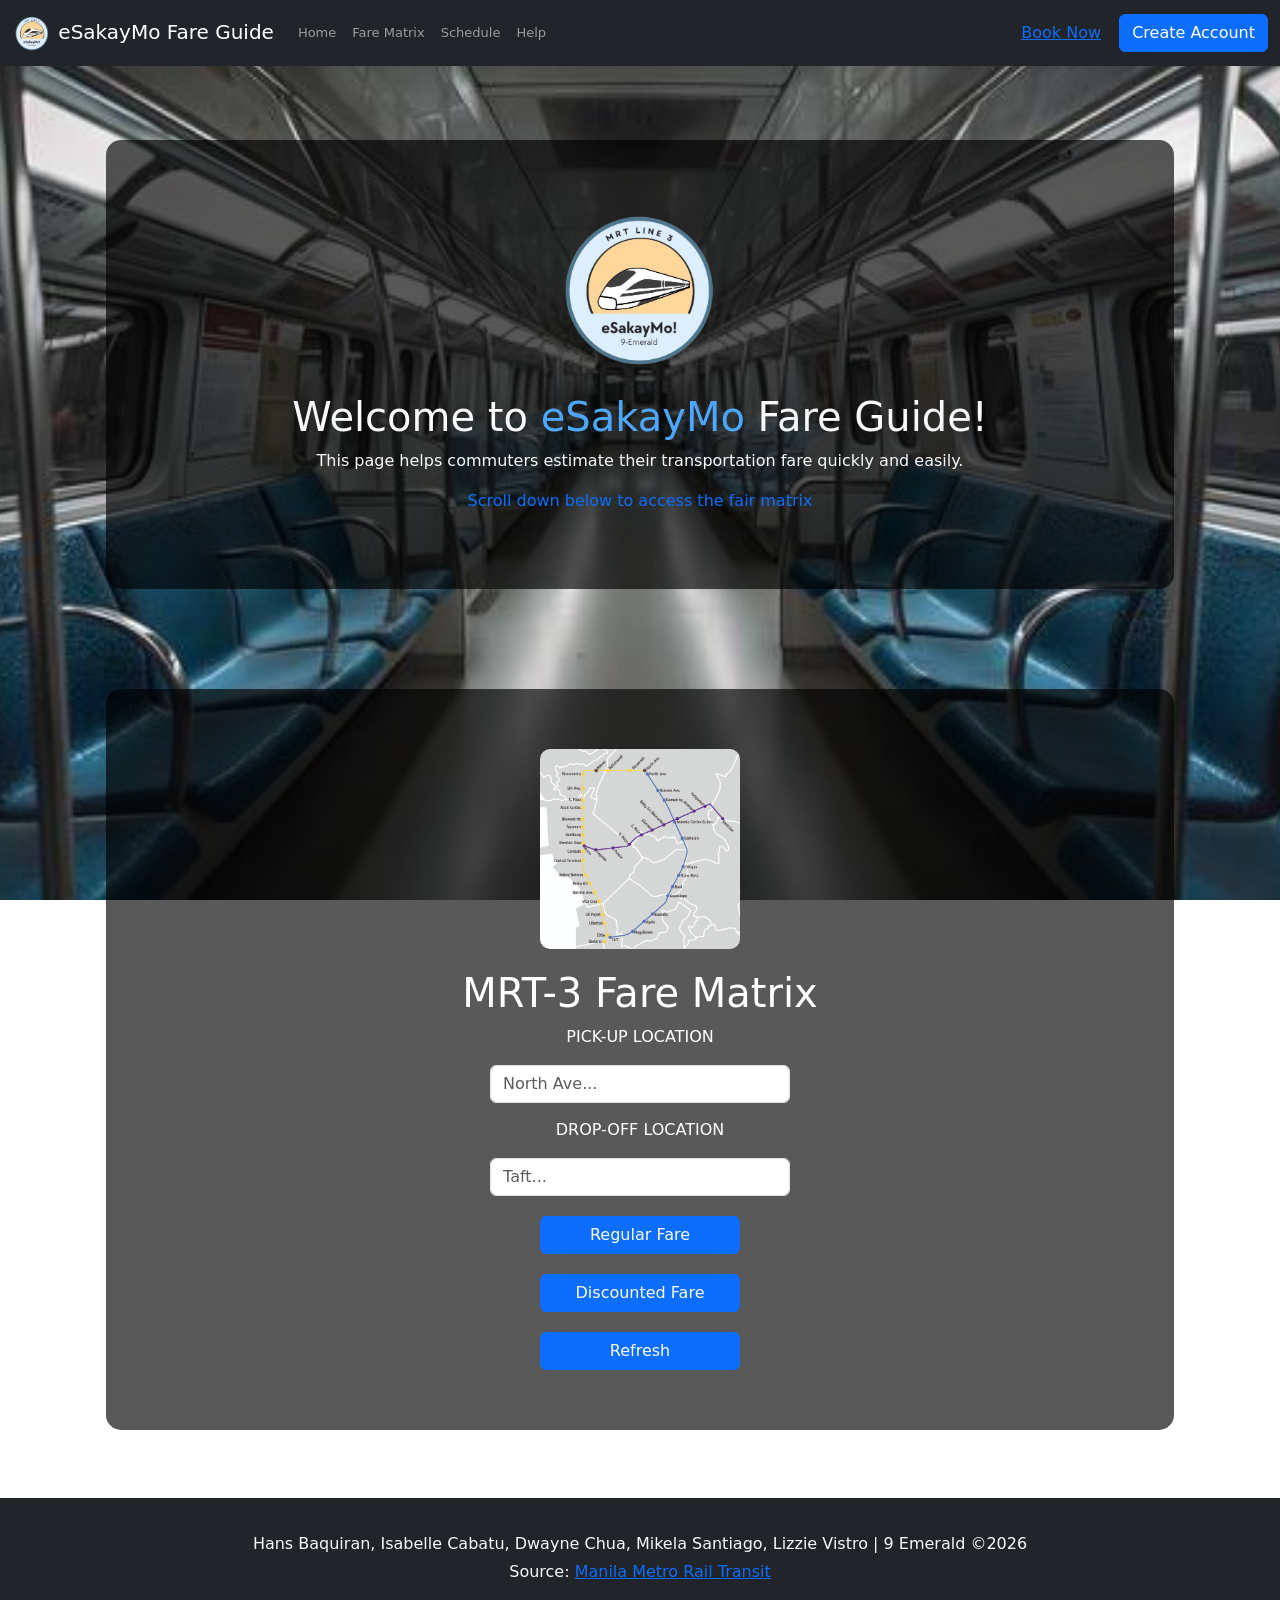
==== index.html @ 57a8f2f5 "index.html" ====
<!DOCTYPE html>
<html lang="en">
<head>
    <meta charset="UTF-8">
    <meta name="viewport" content="width=device-width, initial-scale=1.0">
    <title>Q3 ICT Project-Fare Matrix</title>
    <link rel="stylesheet" href="styles.css">

    <!-- GOOGLE FONTS -->
    <link rel="preconnect" href="https://fonts.googleapis.com">
    <link rel="preconnect" href="https://fonts.gstatic.com" crossorigin>
    <link href="https://fonts.googleapis.com/css2?family=Caprasimo&family=Epunda+Slab:ital,wght@0,300..900;1,300..900&family=Josefin+Sans:ital,wght@0,100..700;1,100..700&display=swap" rel="stylesheet">

    <!--BOOTSTRAP-->
    <link href="https://cdn.jsdelivr.net/npm/bootstrap@5.3.8/dist/css/bootstrap.min.css" rel="stylesheet" integrity="sha384-sRIl4kxILFvY47J16cr9ZwB07vP4J8+LH7qKQnuqkuIAvNWLzeN8tE5YBujZqJLB" crossorigin="anonymous">
    <script src="https://cdn.jsdelivr.net/npm/bootstrap@5.3.8/dist/js/bootstrap.bundle.min.js" integrity="sha384-FKyoEForCGlyvwx9Hj09JcYn3nv7wiPVlz7YYwJrWVcXK/BmnVDxM+D2scQbITxI" crossorigin="anonymous"></script>
    
    </head>
    <body>
    
    <!-- NAVBAR -->
<nav class="navbar fixed-top navbar-expand-lg navbar-dark bg-dark" id="nav-bar">
    <div class="container-fluid">

        <!--LEFT SIDE-->
        <a class="navbar-brand" href="#">
            <img src="LOGO.png" width="40" height="40"> eSakayMo Fare Guide
        </a>
        <div class="collapse navbar-collapse" id="navbarNav">
            <ul class="navbar-nav">
                <li class="nav-item">
                    <a class="nav-link" href="#home">Home</a>
                </li>
                <li class="nav-item">
                    <a class="nav-link" href="index.html#fareMatrix">Fare Matrix</a>
                </li>
                <li class="nav-item">
                    <a class="nav-link" href="#">Schedule</a>
                </li>
                <li class="nav-item">
                    <a class="nav-link" href="#">Help</a>
                </li>
            </ul>
        </div>

        <!--RIGHT SIDE-->
        <div class="ms-auto">
            <button type="button" class="btn btn-link">Book Now</button>
            <a href="registration.html" target="_self" class="btn btn-primary">Create Account</a>
        </div>
    </div> 
</nav>
    <!-- END OF NAV -->

    <!-- HOME PAGE -->
<section id="home" class="container-fluid text-center text-light">
    <div style="background-color:rgba(0,0,0,0.65); padding:60px; border-radius:15px; width:85%; margin: auto;">
        <img src="LOGO.png" width="180">
        <h1 class="mt-3">
            Welcome to <span style="color:#4DA6FF;">eSakayMo</span> Fare Guide!
        </h1>
        <p>This page helps commuters estimate their transportation fare quickly and easily.</p>
        <p><span class="text-primary"> Scroll down below to access the fair matrix </span></p>
    </div>
</section>
    <!-- END HOME PAGE -->

    <!--START OF FARE MATRIX -->
<main class="container-fluid" id="fareMatrix">
    <div style="background-color:rgba(0,0,0,0.65); padding:60px; border-radius:15px; width:85%; margin:auto; color:white; display:flex; flex-direction:column; align-items:center;">
    <img src="mrtmap.jpg" width="200" style="border-radius:10px; margin-bottom:20px;">

        <h1>MRT-3 Fare Matrix</h1>

        <p>PICK-UP LOCATION</p>
        <input type="text" id="PICKUP" class="form-control mx-auto" placeholder="North Ave..." style="max-width:300px; margin-bottom:15px;">

        <p>DROP-OFF LOCATION</p>
        <input type="text" id="DROPOFF" class="form-control mx-auto" placeholder="Taft..." style="max-width:300px; margin-bottom:20px;">

        <div style="display:flex; flex-direction:column; align-items:center; gap:10px; width:100%; max-width:200px;">
            <button class="btn btn-primary w-100" onclick="buttonFare()">Regular Fare</button>
            <div id="RegularFare"></div>

            <button class="btn btn-primary w-100" onclick="buttonDiscount()">Discounted Fare</button> 
            <div id="DiscountFare"></div>

            <button class="btn btn-primary w-100" onclick="window.location.reload()">Refresh</button>
        </div>
    </div>
</main>
<!-- END OF FARE MATRIX -->

    <!-- FOOTER -->
    <footer class="bg-dark text-light mt-5" id="footer">
        <div class="container py-4 text-center">
            <p class="mb-1">Hans Baquiran, Isabelle Cabatu, Dwayne Chua, Mikela Santiago, Lizzie Vistro | 9 Emerald &copy;2026</p>
            <p class="mb-1">Source: <a href="https://www.metrolinemap.com/metro/manila/" target="_blank">Manila Metro Rail Transit</a></p>
        </div>
    </footer>
        
    <script src="proj.js">
    </script>
</body>
</html>
---- styles.css ----
html, body {
  height: 100%;
  margin: 0;
  font-family: Gill Sans, sans-serif;
  scroll-padding-top: 70px;
}

body {
  display: flex;
  flex-direction: column;
  min-height: 100vh;
  background-image: url("mrt.jpg");
  background-size: cover;
  background-position: center;
  background-attachment: fixed;
  background-repeat: no-repeat;
  padding-top: 60px;
  box-sizing: border-box;
}

main {
  flex: 1;
  padding: 20px 0;
}

.container.bg-info {
    text-align: center;
    background-color: rgba(13, 202, 240, 0.1) !important; 
    backdrop-filter: blur(8px);
}

#footer {
  background-color: rgba(0,0,0,0.6);
  width: 100%;
  padding: 10px 0;
  text-align: center;
  margin-top: 10px;
}

#createAccountBtn {
  display: flex;
  justify-content: flex-end;
}

.navbar-nav .nav-link {
  font-size: small;
}

.overlay {
    height: 100%;
    width: 100%;
    display: flex;
    align-items: center;
    justify-content: center;
}

.form-container {
    background: rgb(173, 209, 219);
    padding: 30px;
    border-radius: 10px;
    max-width: 800px;
    width: 100%;
    box-shadow: 0 4px 15px rgba(0,0,0,0.3)
}

.profile-section {
    display: flex;
    flex-direction: column;
    align-items: center;
    justify-content: center;
    margin: 20px auto;
}

.ProfileImg {
    object-fit: cover;
    width: 150px;
    height: 150px;
    margin-bottom: 15px;
}

.ChoosingProfile {
    text-align: center;
}

h2 {
    font-family: Impact, sans-serif;
    text-align: center;
}

#home {
  padding-top: 80px;
  padding-bottom: 80px;
}
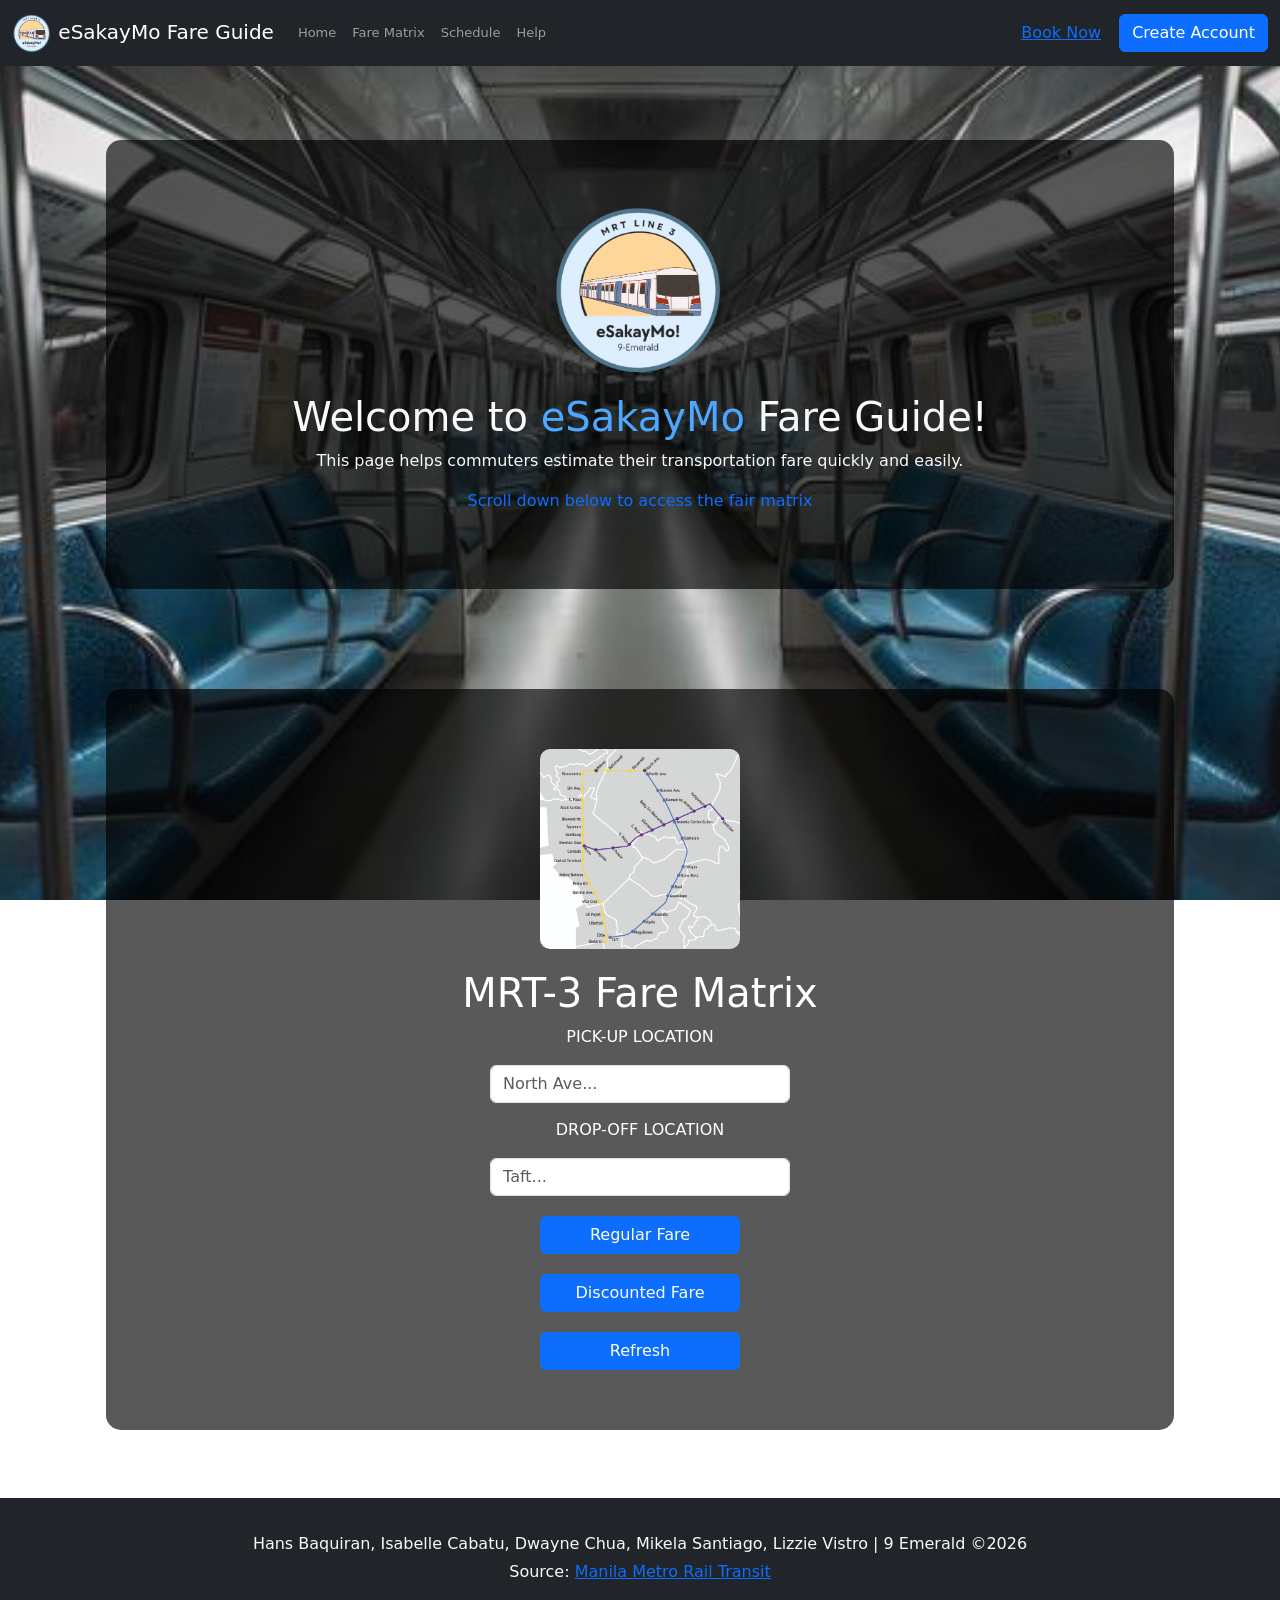
==== commit b2ea7cc9: "index.html" ====
--- a/index.html
+++ b/index.html
@@ -169,3 +169,4 @@
 
 
 
+
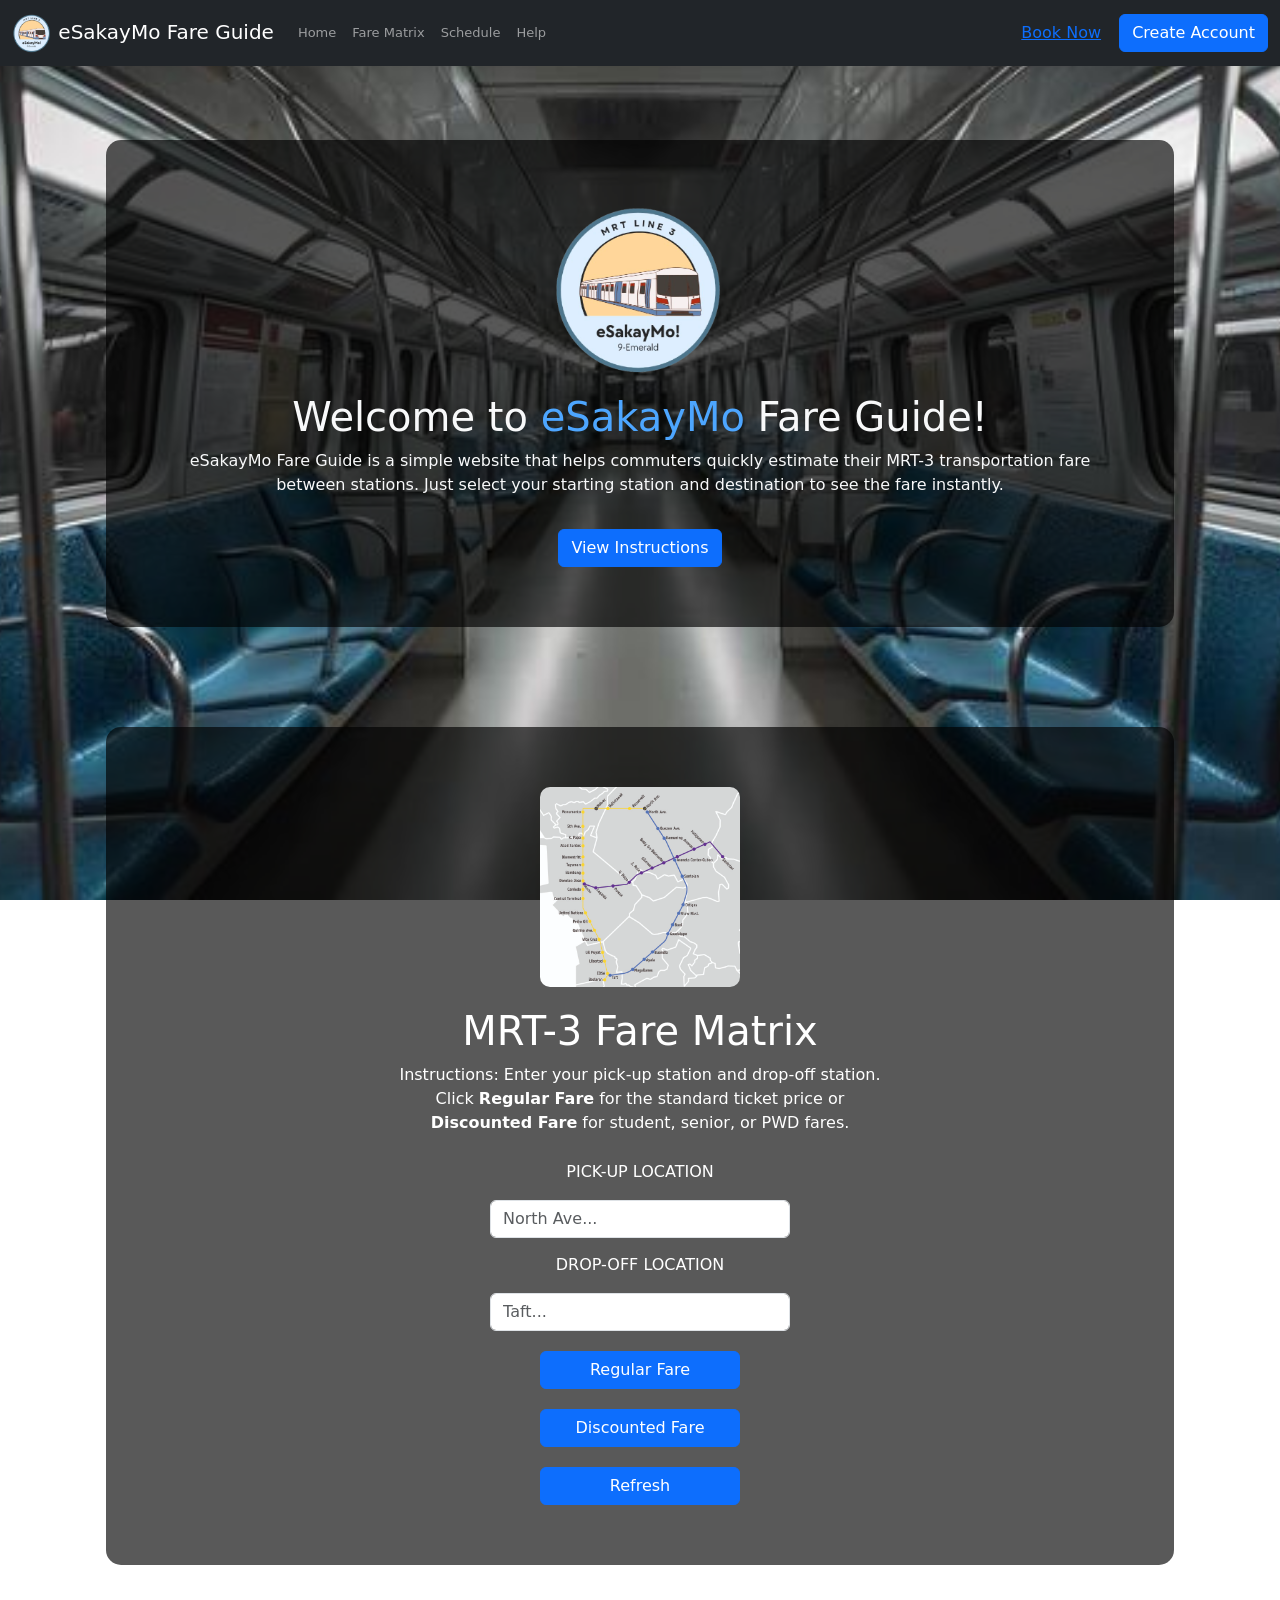
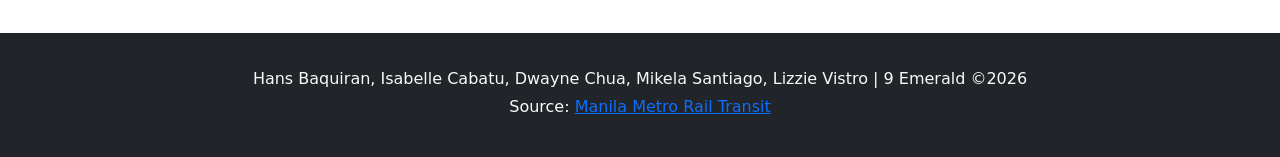
==== commit 927d0e02: "index.html" ====
--- a/index.html
+++ b/index.html
@@ -24,7 +24,7 @@
 
         <!--LEFT SIDE-->
         <a class="navbar-brand" href="#">
-            <img src="LOGO.png" width="40" height="40"> eSakayMo Fare Guide
+            <img src="logomrt.jpg" width="40" height="40"> eSakayMo Fare Guide
         </a>
         <div class="collapse navbar-collapse" id="navbarNav">
             <ul class="navbar-nav">
@@ -55,12 +55,16 @@
     <!-- HOME PAGE -->
 <section id="home" class="container-fluid text-center text-light">
     <div style="background-color:rgba(0,0,0,0.65); padding:60px; border-radius:15px; width:85%; margin: auto;">
-        <img src="LOGO.png" width="180">
+        <img src="logomrt.jpg" width="180">
         <h1 class="mt-3">
             Welcome to <span style="color:#4DA6FF;">eSakayMo</span> Fare Guide!
         </h1>
-        <p>This page helps commuters estimate their transportation fare quickly and easily.</p>
-        <p><span class="text-primary"> Scroll down below to access the fair matrix </span></p>
+        <p>eSakayMo Fare Guide is a simple website that helps commuters quickly estimate their MRT-3 transportation fare between stations. 
+            Just select your starting station and destination to see the fare instantly.</p>
+<button class="btn btn-primary mt-3" onclick="document.getElementById('fareMatrix').scrollIntoView({behavior: 'smooth'});">
+    View Instructions
+</button>
+        
     </div>
 </section>
     <!-- END HOME PAGE -->
@@ -71,6 +75,11 @@
     <img src="mrtmap.jpg" width="200" style="border-radius:10px; margin-bottom:20px;">
 
         <h1>MRT-3 Fare Matrix</h1>
+
+            <p style="max-width:500px; text-align:center; margin-bottom:25px;">Instructions: Enter your pick-up station and drop-off station. 
+            Click <b>Regular Fare</b> for the standard ticket price or 
+            <b>Discounted Fare</b> for student, senior, or PWD fares.
+            </p>
 
         <p>PICK-UP LOCATION</p>
         <input type="text" id="PICKUP" class="form-control mx-auto" placeholder="North Ave..." style="max-width:300px; margin-bottom:15px;">
@@ -170,3 +179,6 @@
 
 
 
+
+
+
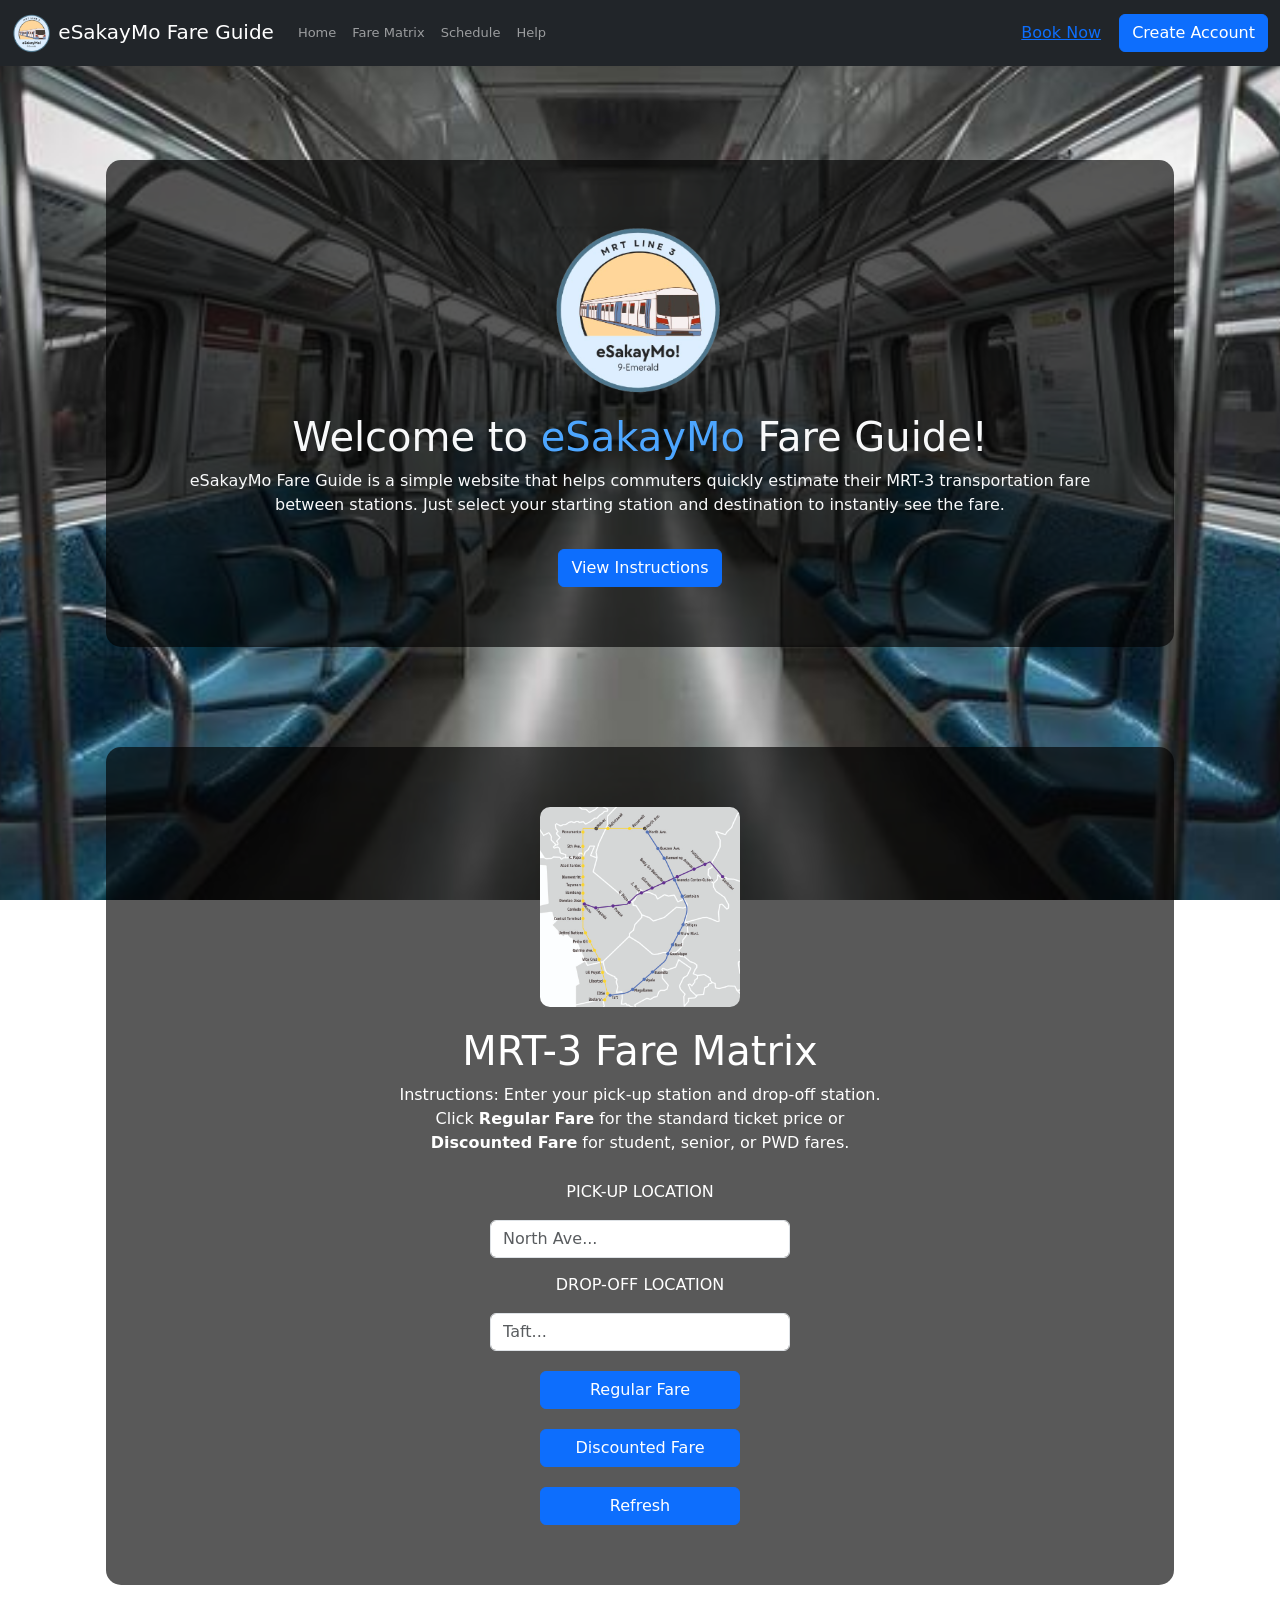
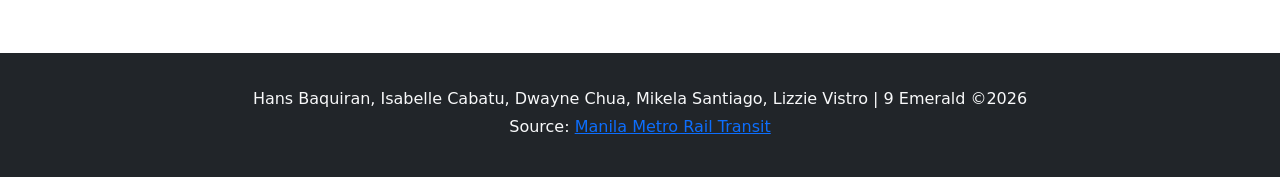
==== commit 8d2d75ad: "Update index.html" ====
--- a/index.html
+++ b/index.html
@@ -15,13 +15,13 @@
     <link href="https://cdn.jsdelivr.net/npm/bootstrap@5.3.8/dist/css/bootstrap.min.css" rel="stylesheet" integrity="sha384-sRIl4kxILFvY47J16cr9ZwB07vP4J8+LH7qKQnuqkuIAvNWLzeN8tE5YBujZqJLB" crossorigin="anonymous">
     <script src="https://cdn.jsdelivr.net/npm/bootstrap@5.3.8/dist/js/bootstrap.bundle.min.js" integrity="sha384-FKyoEForCGlyvwx9Hj09JcYn3nv7wiPVlz7YYwJrWVcXK/BmnVDxM+D2scQbITxI" crossorigin="anonymous"></script>
     
-    </head>
-    <body>
+</head>
+<body>
     
-    <!-- NAVBAR -->
+<!-- NAVBAR START -->
 <nav class="navbar fixed-top navbar-expand-lg navbar-dark bg-dark" id="nav-bar">
     <div class="container-fluid">
-
+		
         <!--LEFT SIDE-->
         <a class="navbar-brand" href="#">
             <img src="logomrt.jpg" width="40" height="40"> eSakayMo Fare Guide
@@ -42,7 +42,7 @@
                 </li>
             </ul>
         </div>
-
+		
         <!--RIGHT SIDE-->
         <div class="ms-auto">
             <button type="button" class="btn btn-link">Book Now</button>
@@ -50,44 +50,42 @@
         </div>
     </div> 
 </nav>
-    <!-- END OF NAV -->
+<!-- NAVBAR END -->
 
-    <!-- HOME PAGE -->
+<!-- HOME PAGE START -->
 <section id="home" class="container-fluid text-center text-light">
-    <div style="background-color:rgba(0,0,0,0.65); padding:60px; border-radius:15px; width:85%; margin: auto;">
+    <div style="background-color:rgba(0,0,0,0.65); padding: 60px; border-radius: 15px; width: 85%; margin: auto;">
         <img src="logomrt.jpg" width="180">
         <h1 class="mt-3">
             Welcome to <span style="color:#4DA6FF;">eSakayMo</span> Fare Guide!
         </h1>
         <p>eSakayMo Fare Guide is a simple website that helps commuters quickly estimate their MRT-3 transportation fare between stations. 
-            Just select your starting station and destination to see the fare instantly.</p>
-<button class="btn btn-primary mt-3" onclick="document.getElementById('fareMatrix').scrollIntoView({behavior: 'smooth'});">
-    View Instructions
-</button>
-        
+            Just select your starting station and destination to instantly see the fare.</p>
+		
+		<button class="btn btn-primary mt-3" onclick="document.getElementById('fareMatrix').scrollIntoView({behavior: 'smooth'});">
+		    View Instructions
+		</button>
     </div>
 </section>
-    <!-- END HOME PAGE -->
+<!-- HOME PAGE END -->
 
-    <!--START OF FARE MATRIX -->
+<!-- FARE MATRIX START -->
 <main class="container-fluid" id="fareMatrix">
-    <div style="background-color:rgba(0,0,0,0.65); padding:60px; border-radius:15px; width:85%; margin:auto; color:white; display:flex; flex-direction:column; align-items:center;">
-    <img src="mrtmap.jpg" width="200" style="border-radius:10px; margin-bottom:20px;">
-
-        <h1>MRT-3 Fare Matrix</h1>
-
-            <p style="max-width:500px; text-align:center; margin-bottom:25px;">Instructions: Enter your pick-up station and drop-off station. 
-            Click <b>Regular Fare</b> for the standard ticket price or 
-            <b>Discounted Fare</b> for student, senior, or PWD fares.
-            </p>
-
+    <div style="background-color: rgba(0,0,0,0.65); padding: 60px; border-radius: 15px; width: 85%; margin: auto; color: white; display: flex; flex-direction: column; align-items: center;">
+    <img src="mrtmap.jpg" width="200" style="border-radius: 10px; margin-bottom: 20px;">
+	<h1>MRT-3 Fare Matrix</h1>
+	<p style="max-width: 500px; text-align: center; margin-bottom: 25px;">Instructions: Enter your pick-up station and drop-off station. 
+	Click <b>Regular Fare</b> for the standard ticket price or 
+	<b>Discounted Fare</b> for student, senior, or PWD fares.
+	</p>
+		
         <p>PICK-UP LOCATION</p>
-        <input type="text" id="PICKUP" class="form-control mx-auto" placeholder="North Ave..." style="max-width:300px; margin-bottom:15px;">
+        <input type="text" id="PICKUP" class="form-control mx-auto" placeholder="North Ave..." style="max-width: 300px; margin-bottom: 15px;">
 
         <p>DROP-OFF LOCATION</p>
-        <input type="text" id="DROPOFF" class="form-control mx-auto" placeholder="Taft..." style="max-width:300px; margin-bottom:20px;">
+        <input type="text" id="DROPOFF" class="form-control mx-auto" placeholder="Taft..." style="max-width: 300px; margin-bottom: 20px;">
 
-        <div style="display:flex; flex-direction:column; align-items:center; gap:10px; width:100%; max-width:200px;">
+        <div style="display: flex; flex-direction: column; align-items: center; gap: 10px; width: 100%; max-width: 200px;">
             <button class="btn btn-primary w-100" onclick="buttonFare()">Regular Fare</button>
             <div id="RegularFare"></div>
 
@@ -98,18 +96,21 @@
         </div>
     </div>
 </main>
-<!-- END OF FARE MATRIX -->
+<!-- FARE MATRIX END -->
 
-    <!-- FOOTER -->
-    <footer class="bg-dark text-light mt-5" id="footer">
-        <div class="container py-4 text-center">
-            <p class="mb-1">Hans Baquiran, Isabelle Cabatu, Dwayne Chua, Mikela Santiago, Lizzie Vistro | 9 Emerald &copy;2026</p>
-            <p class="mb-1">Source: <a href="https://www.metrolinemap.com/metro/manila/" target="_blank">Manila Metro Rail Transit</a></p>
-        </div>
-    </footer>
-        
+<!-- FOOTER START -->
+<footer class="bg-dark text-light mt-5" id="footer">
+	<div class="container py-4 text-center">
+		<p class="mb-1">Hans Baquiran, Isabelle Cabatu, Dwayne Chua, Mikela Santiago, Lizzie Vistro | 9 Emerald &copy;2026</p>
+		<p class="mb-1">Source: <a href="https://www.metrolinemap.com/metro/manila/" target="_blank">Manila Metro Rail Transit</a></p>
+	</div>
+</footer>
+<!-- FOOTER END -->
+
+<!-- JAVASCRIPT -->
     <script src="proj.js">
     </script>
+	
 </body>
 </html>
 
@@ -182,3 +183,4 @@
 
 
 
+
--- a/styles.css
+++ b/styles.css
@@ -90,5 +90,11 @@
 #home {
   padding-top: 80px;
   padding-bottom: 80px;
+  margin-top: 20px;
 }
 
+
+
+
+
+
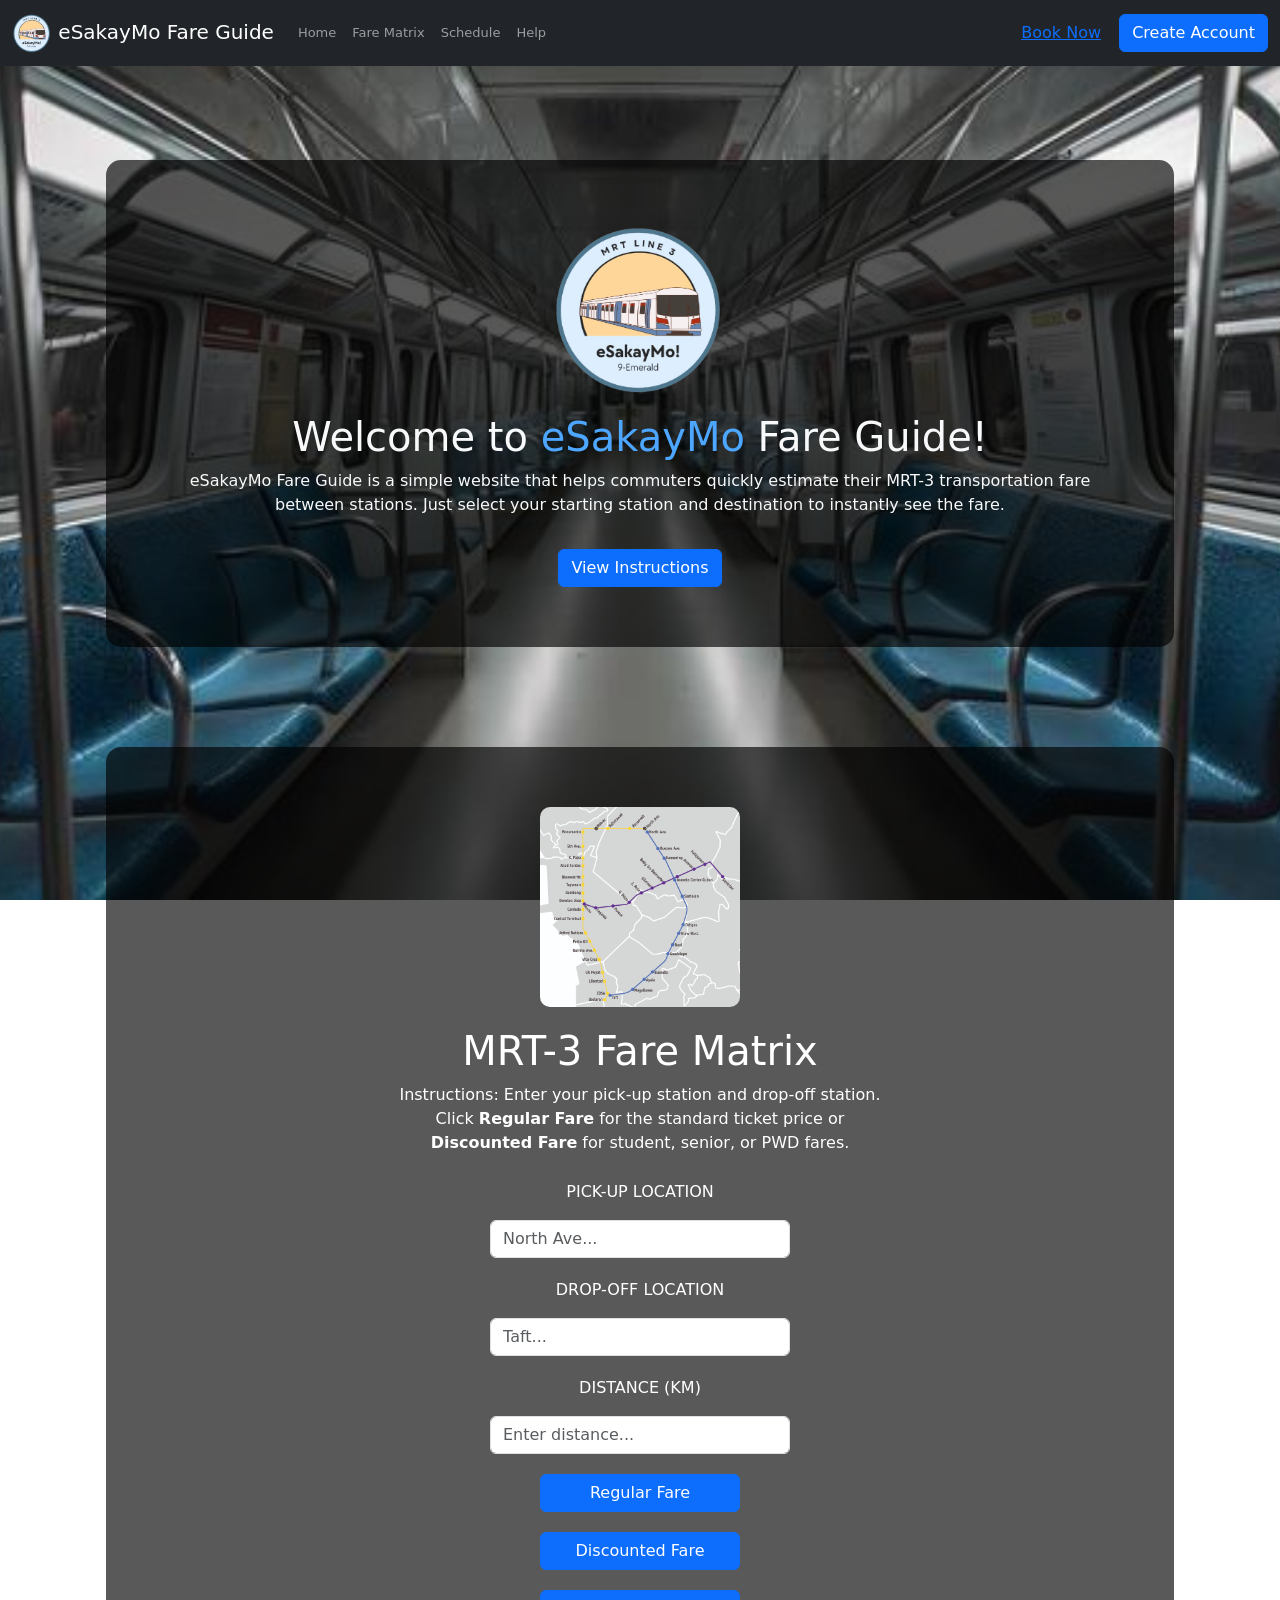
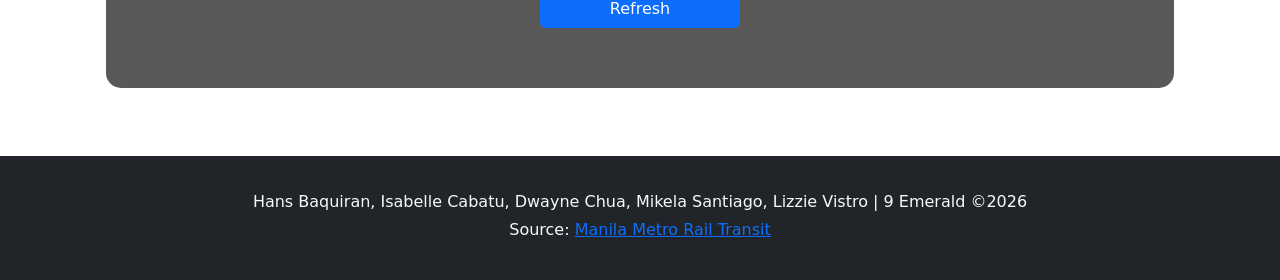
==== commit 764303a4: "Update index.html" ====
--- a/index.html
+++ b/index.html
@@ -80,10 +80,13 @@
 	</p>
 		
         <p>PICK-UP LOCATION</p>
-        <input type="text" id="PICKUP" class="form-control mx-auto" placeholder="North Ave..." style="max-width: 300px; margin-bottom: 15px;">
+        <input type="text" id="PICKUP" class="form-control mx-auto" placeholder="North Ave..." style="max-width: 300px; margin-bottom: 20px;">
 
         <p>DROP-OFF LOCATION</p>
         <input type="text" id="DROPOFF" class="form-control mx-auto" placeholder="Taft..." style="max-width: 300px; margin-bottom: 20px;">
+
+		<p>DISTANCE (KM)</p>
+		<input type="number" id="DISTANCE" class="form-control mx-auto" placeholder="Enter distance..." step="0.1" style="max-width: 300px; margin-bottom: 20px;">
 
         <div style="display: flex; flex-direction: column; align-items: center; gap: 10px; width: 100%; max-width: 200px;">
             <button class="btn btn-primary w-100" onclick="buttonFare()">Regular Fare</button>
@@ -184,3 +187,4 @@
 
 
 
+
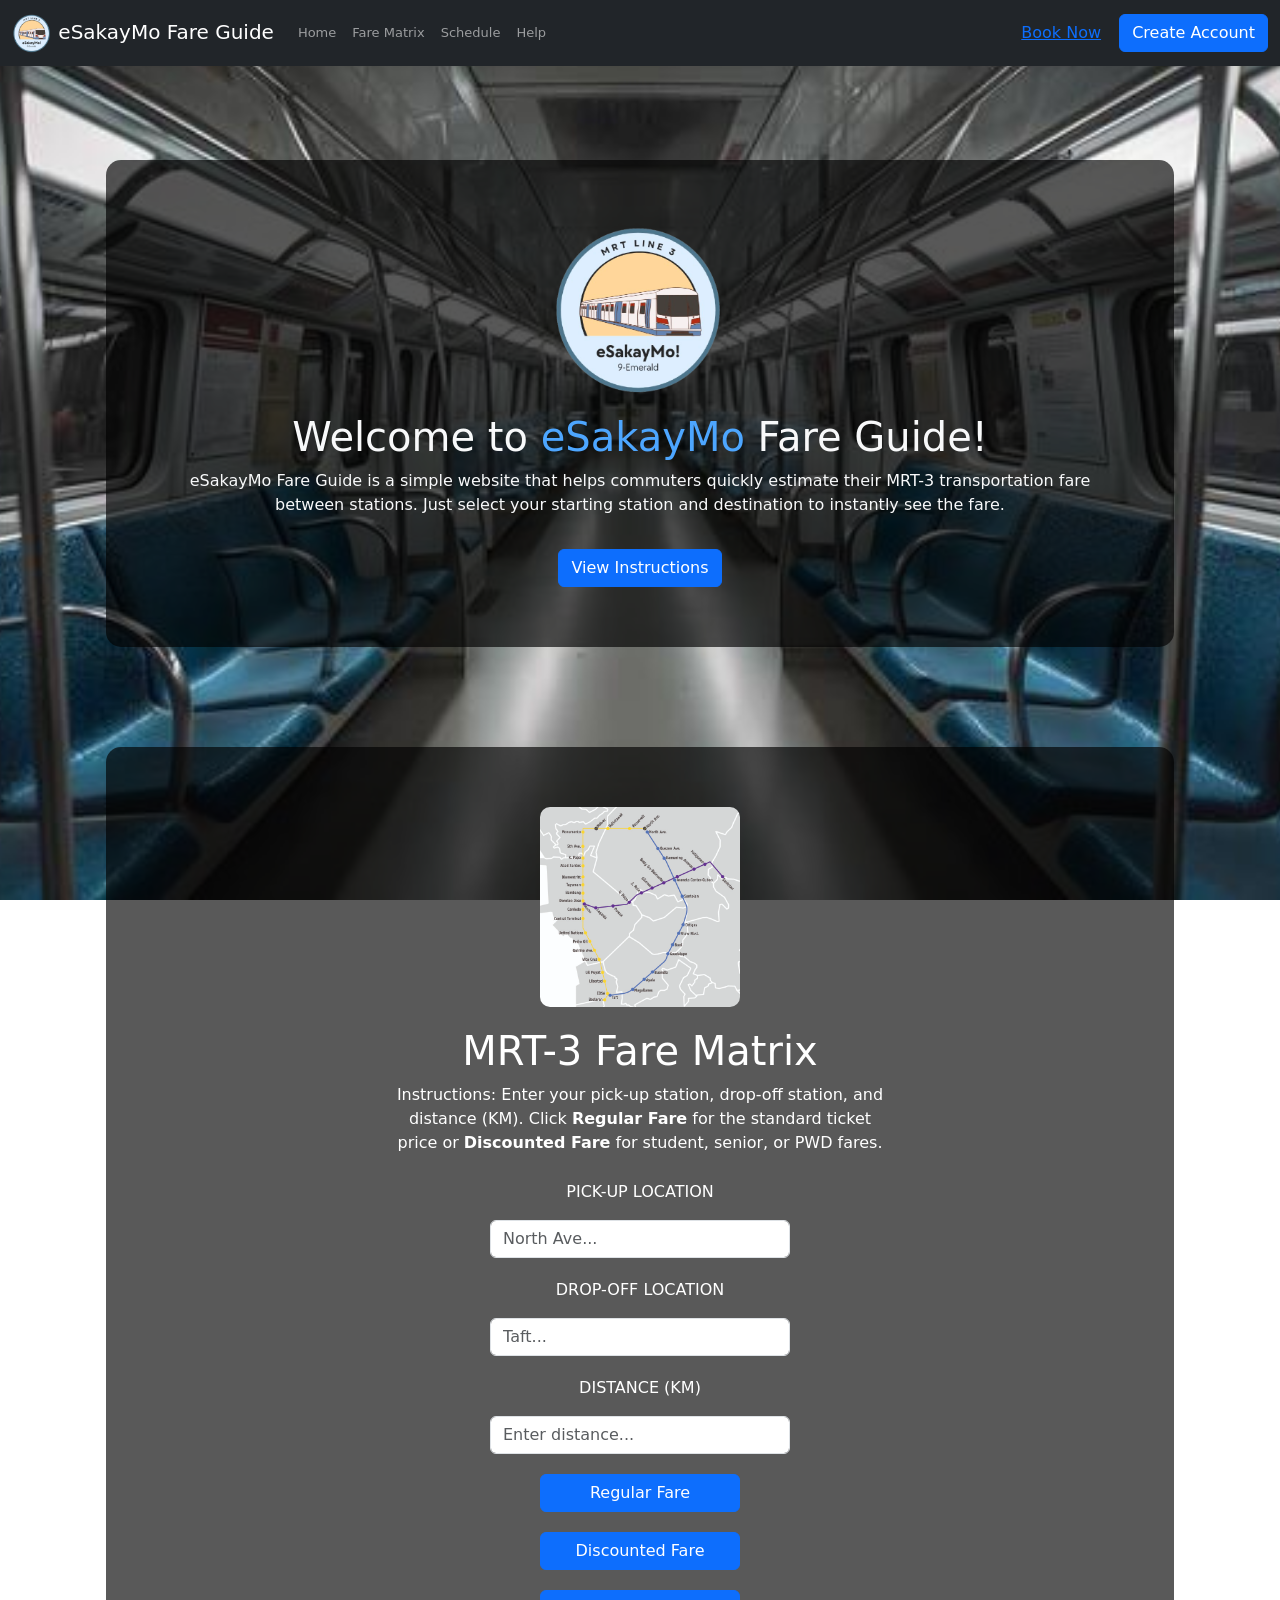
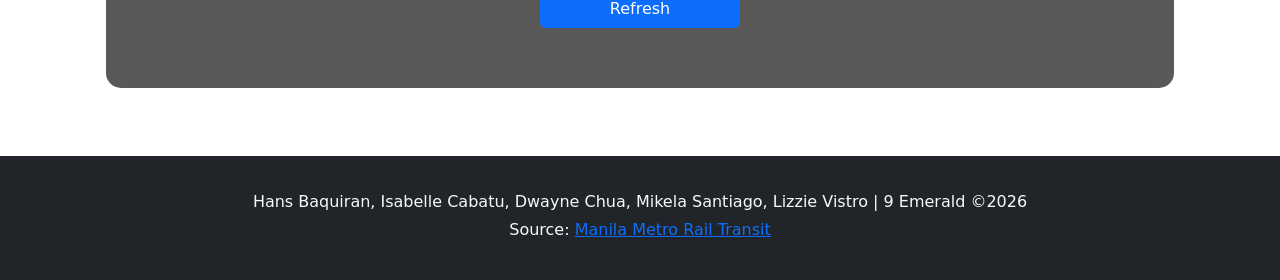
==== commit 73e7964d: "Update index.html" ====
--- a/index.html
+++ b/index.html
@@ -74,7 +74,7 @@
     <div style="background-color: rgba(0,0,0,0.65); padding: 60px; border-radius: 15px; width: 85%; margin: auto; color: white; display: flex; flex-direction: column; align-items: center;">
     <img src="mrtmap.jpg" width="200" style="border-radius: 10px; margin-bottom: 20px;">
 	<h1>MRT-3 Fare Matrix</h1>
-	<p style="max-width: 500px; text-align: center; margin-bottom: 25px;">Instructions: Enter your pick-up station and drop-off station. 
+	<p style="max-width: 500px; text-align: center; margin-bottom: 25px;">Instructions: Enter your pick-up station, drop-off station, and distance (KM). 
 	Click <b>Regular Fare</b> for the standard ticket price or 
 	<b>Discounted Fare</b> for student, senior, or PWD fares.
 	</p>
@@ -86,7 +86,7 @@
         <input type="text" id="DROPOFF" class="form-control mx-auto" placeholder="Taft..." style="max-width: 300px; margin-bottom: 20px;">
 
 		<p>DISTANCE (KM)</p>
-		<input type="number" id="DISTANCE" class="form-control mx-auto" placeholder="Enter distance..." step="0.1" style="max-width: 300px; margin-bottom: 20px;">
+		<input type="number" id="DISTANCE" class="form-control mx-auto" placeholder="Enter distance..." step="0.1" min=0 style="max-width: 300px; margin-bottom: 20px;">
 
         <div style="display: flex; flex-direction: column; align-items: center; gap: 10px; width: 100%; max-width: 200px;">
             <button class="btn btn-primary w-100" onclick="buttonFare()">Regular Fare</button>
@@ -188,3 +188,4 @@
 
 
 
+
--- a/styles.css
+++ b/styles.css
@@ -92,9 +92,3 @@
   padding-bottom: 80px;
   margin-top: 20px;
 }
-
-
-
-
-
-
